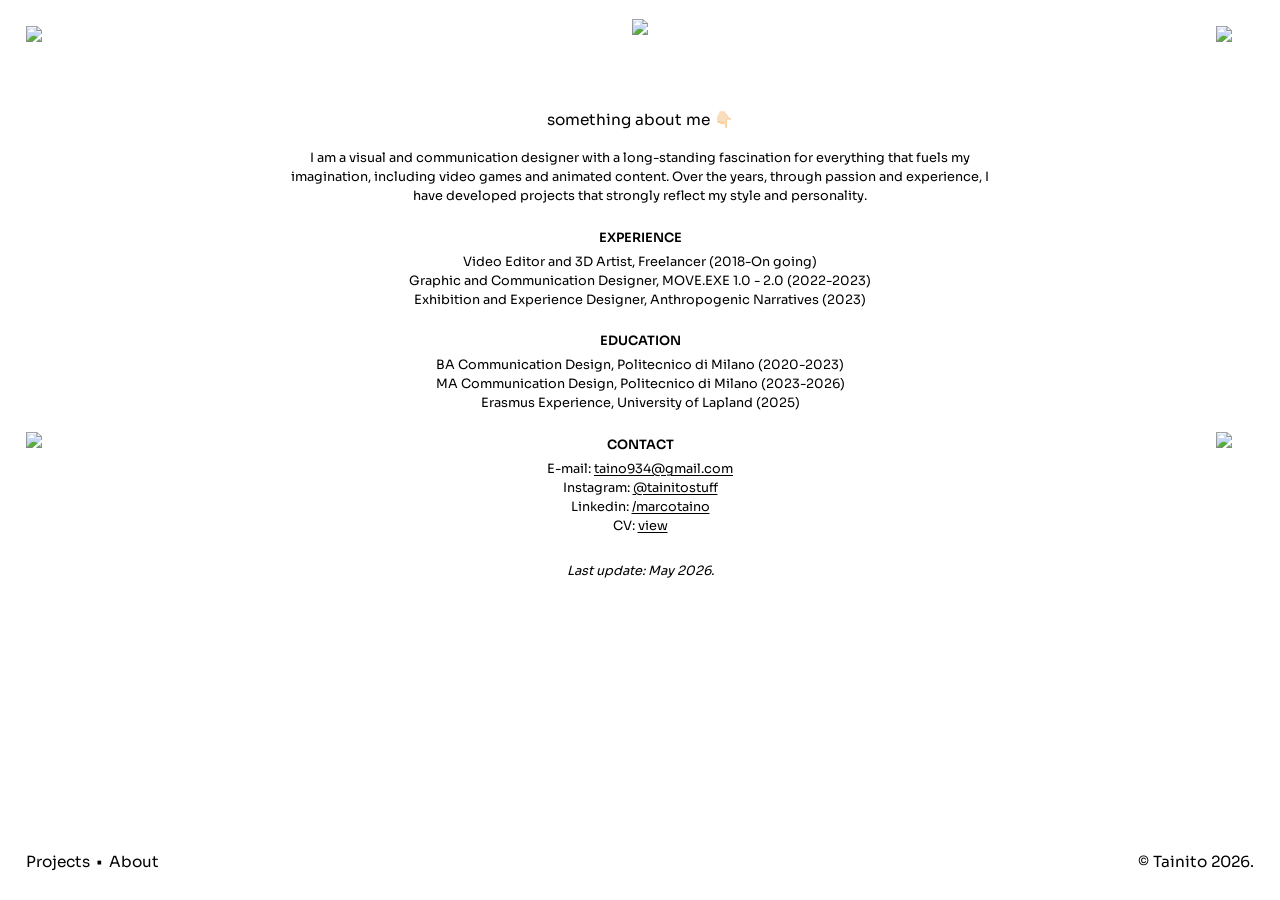
==== about.html @ fa379fb5 "Add files via upload" ====
<!DOCTYPE html>
<html>
<head>
    <meta name="viewport" content="width=device-width, initial-scale=1.0">
    <link rel="preconnect" href="https://fonts.googleapis.com">
    <link rel="preconnect" href="https://fonts.gstatic.com" crossorigin>
    <link href="https://fonts.googleapis.com/css2?family=Sora:wght@100..800&display=swap" rel="stylesheet">
</head>
<body>
    <div>
        <img src="thumbs/cross.png" class="cross-element" id="cross-1">
        <img src="thumbs/cross.png" class="cross-element" id="cross-2">
        <img src="thumbs/cross.png" class="cross-element" id="cross-3">
        <img src="thumbs/cross.png" class="cross-element" id="cross-4">
    </div>
    <div id="header">
         <img class="logo" src="thumbs/tainito_logo.png">
    </div>
    <div class="col12" id="content">
        <div class="paragraph">
            <div id="sp-container"><a class="scheda-title">something about me 👇🏻</a></div>
        </div>
        <div class="col12" id="gallery">
            <div class="paragraph6">
                <a>I am a visual and communication designer with a long-standing fascination for everything that fuels my imagination, including video games and animated content. Over the years, through passion and experience, I have developed projects that strongly reflect my style and personality.</a>
            </div>
            <div class="paragraph6">
                <p class="desc-title">EXPERIENCE</p>
                <a id="par6-1-desktop">Video Editor and 3D Artist, Freelancer (2018-On going)<br>Graphic and Communication Designer, MOVE.EXE 1.0 - 2.0 (2022-2023)<br>Exhibition and Experience Designer, Anthropogenic Narratives (2023)</a>
            </div>
            <div class="paragraph6">
                <p class="desc-title">EDUCATION</p>
                <a>BA Communication Design, Politecnico di Milano (2020-2023)<br>MA Communication Design, Politecnico di Milano (2023-2026)<br>Erasmus Experience, University of Lapland (2025)</a>
            </div>
            <div class="paragraph6">
                <p class="desc-title">CONTACT</p>
                <a>E-mail: </a><a href="mailto:taino934@gmail.com" class="link">taino934@gmail.com</a><a><br>Instagram: </a><a href="https://www.instagram.com/tainitostuff/" target="_blank" class="link">@tainitostuff</a><a><br>Linkedin: </a><a href="https://www.linkedin.com/in/marcotaino/" target="_blank" class="link">/marcotaino</a><a><br>CV: </a><a href="https://tainito.altervista.org/wp-content/uploads/2026/01/MarcoTaino_Resume.pdf" target="_blank" class="link">view</a>
            </div>
            <div class="paragraph6">
                <a><i>Last update: May 2026.</i></a>
            </div>
        </div>
        <div class="col12" id="gallery-mobile">
            <div class="paragraph6">
                <a>I am a visual and communication designer with a long-standing fascination for everything that fuels my imagination, including video games and animated content. Over the years, through passion and experience, I have developed projects that strongly reflect my style and personality.</a>
            </div>
            <div class="paragraph6">
                <p class="desc-title">EXPERIENCE</p>
                <a id="par6-1-desktop">Video Editor and 3D Artist,<br>Freelancer (2018-On going)</a>
                <a id="par6-1-desktop">Graphic and Communication Designer,<br>MOVE.EXE 1.0 - 2.0 (2022-2023)</a>
                <a id="par6-1-desktop">Exhibition and Experience Designer,<br>Anthropogenic Narratives (2023)</a>
            </div>
            <div class="paragraph6">
                <p class="desc-title">EDUCATION</p>
                <a>BA Communication Design,<br>Politecnico di Milano (2020-2023)</a>
                <a>MA Communication Design,<br>Politecnico di Milano (2023-2026)</a>
                <a>Erasmus Experience,<br>University of Lapland (2025)</a>
            </div>
            <div class="paragraph6">
                <p class="desc-title">CONTACT</p>
                <div><a>E-mail: </a><a href="mailto:taino934@gmail.com" class="link">taino934@gmail.com</a></div>
                <div><a>Instagram: </a><a href="https://www.instagram.com/tainitostuff/" target="_blank" class="link">@tainitostuff</a></div>
                <div><a>Linkedin: </a><a href="https://www.linkedin.com/in/marcotaino/" target="_blank" class="link">/marcotaino</a></div>
                <div><a>CV: </a><a href="https://tainito.altervista.org/wp-content/uploads/2026/01/MarcoTaino_Resume.pdf" target="_blank" class="link">view</a></div>
            </div>
            <div class="paragraph6">
                <a><i>Last update: May 2026.</i></a>
            </div>
        </div>
    </div>
    <div id="footer">
        <div class="column-navbar">
            <div class="nav-content">
                <a href="home.html" id="btn-info" class="tab-link active" onclick="toggleContent('info')">Projects</a>
                <span id="sep-1" class="separator active"> • </span>
                <a href="about.html" id="btn-class" class="tab-link nav-inactive" onclick="toggleContent('class')">About</a>
            </div>
        </div>
        <div class="column-navbar">
            <div class="nav-content">
                <a>© Tainito 2026.</a>
            </div>
        </div>
    </div>
</body>

<style>
    body{
        overflow-x: hidden;
        margin: 0;
    }

    html{
        scroll-behavior: smooth;
    }

    .cross-element{
        position: fixed;
        z-index: 9999;
        pointer-events: none;
        width: 3vw;
    }

    #cross-1{
        top: 2vw;
        left: 2vw;
    }

    #cross-2{
        top: 2vw;
        right: 2vw;
    }

    #cross-3{
        top: 48vh;
        left: 2vw;
    }

    #cross-4{
        top: 48vh;
        right: 2vw;
    }

    #header{
        width: 100%;
        display: flex;
        justify-content: center;
        align-items: center;
        height: 8vw;

        position: fixed;
        top: 0;
        left: 0;

        z-index: 1000;

        pointer-events: none;
    }

    #sp-container{
        text-align: center;
        font-size: 1.2vw;
        padding-top: 0.6vw;
        padding-bottom: 0.4vw;
    }

    #sb-container{
        text-align: center;
        font-size: 1.2vw;
        padding-top: 0.6vw;
        padding-bottom: 2.3vw;
    }

    .logo{
        height: 5vw;
        pointer-events: auto;
    }

    #footer{
        width: 96vw;
        display: flex;
        justify-content: space-between;
        align-items: center;
        height: 6vw;
        position: fixed;
        bottom: 0;
        left: 0;
        z-index: 1000;
        padding-left: 2vw;
        padding-right: 2vw;

        pointer-events: none;
    }

    #footer .nav-content,
    #footer .nav-content a{
        pointer-events: auto;
    }

    .nav-content {
        display: flex;
        justify-content: space-between;
        align-items: center;
        font-family: 'Sora', sans-serif;
        font-weight: 400;
        font-size: 1.2vw;
    }

    .nav-content a {
        text-decoration: none;
        color: black;
    }

    .tab-link {
        opacity: 1;
        transition: opacity 0.3s ease;
        cursor: pointer;
        text-decoration: none;
        color: black;
        display: inline-block;
    }

    .tab-link.active {
        opacity: 1 !important;
        font-style: underline;
    }

    .tab-link:hover {
        transition: 0.1s ease;
        color: white;
        background: black;
        opacity: 1;
        cursor: pointer;
    }

    .tab-link,
    .separator {
        opacity: 1;
        transition: opacity 0.3s ease;
        text-decoration: none;
        color: black;
        display: inline-block;
    }

    .separator.active {
        opacity: 1 !important;
    }

    .nav-content span {
        margin: 0 0.5vw;
    }

    .galimg {
        object-fit: cover;
        transition: filter 0.5s ease, opacity 0.5s ease;
        width: 100%;
    }
    
    .project-infos{
        display: none;
    }

    #content {
        display: flex;
        grid-gap: 1vw;
        width: 100%;
        padding-top: 8vw; /* aggiungi questo */
        flex-direction: column;
        align-items: center;

        font-family: 'Sora', sans-serif;
        font-weight: 400;
        font-size: 1.2vw;
    }

    .paragraph6{
        width: 55%;
        margin-bottom:1vw;
        text-align: center;
    }
    
    .paragraph6 a{
        font-size: 1vw;
        font-weight: 400;
    }

    .desc-title{
        font-weight: 600;
        margin-top: 0;
        margin-bottom: 0.4vw;
        text-transform: uppercase;
        font-size: 1vw;
    }

    /* Griglia delle immagini */
    #gallery {
        display: flex;
        grid-gap: 1vw;
        width: 100%;
        flex-direction: column;
        align-items: center;
    }

    #gallery-mobile {
        display: none;
        grid-gap: 1vw;
        width: 100%;
        flex-direction: column;
        align-items: center;
    }

    .image-container {
        position: relative;
        overflow: hidden;
        display: flex;
        cursor: pointer;
        width: 55%;
    }

    .overlay {
        position: absolute;
        top: 0;
        left: 0;
        width: 100%;
        height: 100%;
        display: flex;
        justify-content: center;
        align-items: center;
        background-color: rgba(0, 0, 0, 0.4); /* Sfondo nero semitrasparente */
        opacity: 0; /* Inizialmente invisibile */
        transition: opacity 0.3s ease;
    }

    .overlay a {
        color: white;
        font-size: 1.2vw;
        font-weight: bold;
        text-align: center;
        transform: scale(0.8); /* Inizia leggermente ridotto */
        opacity: 1;
        transition: transform 0.4s ease, opacity 0.4s ease;
    }

    /* Effetti hover */
    .image-container:hover .galimg {
        filter: grayscale(100%);
        opacity: 0.6;
    }

    .image-container:hover .overlay {
        opacity: 1; /* Testo e sfondo appaiono in hover */
    }
    
    .image-container:hover .overlay span {
        transform: scale(1); /* Crescita del testo quando hoverato */
        opacity: 1; /* Fa apparire gradualmente il testo */
    }

    .link{
        color: black;
        text-underline-offset: 0.15em;
    }

    .link:hover{
        transition: 0.1s ease;
        color: white;
        background: black;
    }
    
    @media (max-width: 1024px){
        .image-container{
            flex-direction: column;
        }
        
        .overlay{
            display: none;
        }
        
        .project-infos{
            display: flex;
            margin-bottom:1vw;
            margin-top:0.7vw;
        }
        
        .project-infos a{
            font-size: 1.8vw;
            font-weight: 600;
        }
        
        .project-name{
            text-align: start;
            width:70%;
        }
        
        .project-date{
            text-align: end;
            width:30%;
        }
        
        #gallery {
            display: flex;
            grid-template-columns: repeat(2, 1fr);
            grid-gap: 1.5vw;
            width: 100%;
            padding: 1.5vw;
            margin:0;
        }
        
        .contenuto{
            width: 83.3%;
        }
        
        .paragraph6 a{
            font-size: 1.2vw;
        }
        
        .image-container:hover .galimg {
            filter: grayscale(0%);
            opacity: 1;
        }
    }
    
    @media (max-width: 600px){
        .cross-element{
            display: none;
        }

        #header{
            height: 32vw;
        }

        .logo{
            height: 20vw;
        }

        #content{
            padding-top: 32vw;
            grid-gap: 3.6vw
        }

        #gallery {
            display: none;
        }

        #gallery-mobile {
            display: flex;
            grid-template-columns: repeat(1, 1fr);
            width: 100%;
            margin: 0vw;
            padding:0;
            gap:3.6vw;
        }
        
        .project-infos a{
            font-size: 3.6vw;
        }

        .contenuto{
            width: 100%;
            padding: 4vw;
            gap:3.6vw;
            padding-top: 2vw;
        }

        .desc-title{
            font-size: 3.6vw;
        }

        .paragraph6{
            width: 95%;
            margin-bottom:2vw;
            display: flex;
            flex-direction: column;
            row-gap: 2vw;
        }
        
        .paragraph6 a{
            font-size: 3.6vw;
        }
        
        .paragraph .title{
            font-size: 4vw;
        }
        
        .paragraph .scheda-title{
            font-size:6vw;
        }
        
        .paragraph .scheda-subtitle{
            font-size:4.2vw;
        }
        
        .credits{
            width:100%;
            margin-bottom:3.6vw;
            margin-top:3vw;
        }
        
        .credits a{
            font-size: 3.6vw;
        }
        
        .img-dual{
            grid-template-columns: repeat(1, 1fr);
        }
        
        .img-dual{
            grid-gap: 3.6vw;
        }
        
        .elementor-column-gap-default>.elementor-column>.elementor-element-populated {
            padding: 0px;
        }
        
        .project-infos{
            display: flex;
            margin-bottom:1.5vw;
            margin-top:1.5vw;
        }
    }
</style>

<script>
    // Click sulle immagini
    document.querySelectorAll('.image-container').forEach(container => {
        container.addEventListener('click', function() {
            const url = this.getAttribute('data-url');

            if (url) {
                window.location.href = url;
            }
        });
    });

    // Footer navigation
    function toggleContent(section) {

        // Reset di tutti i link
        document.querySelectorAll('.tab-link').forEach(link => {
            link.classList.remove('active');
        });

        // Reset separatori
        document.querySelectorAll('.separator').forEach(sep => {
            sep.classList.remove('active');
        });

        // Attiva Projects
        if(section === 'info'){
            document.getElementById('btn-info').classList.add('active');
            document.getElementById('sep-1').classList.add('active');

            // esempio redirect
            // window.location.href = 'projects.html';
        }

        // Attiva About
        if(section === 'class'){
            document.getElementById('btn-class').classList.add('active');
            document.getElementById('sep-1').classList.add('active');

            // esempio redirect
            // window.location.href = 'about.html';
        }
    }
</script>
</html>
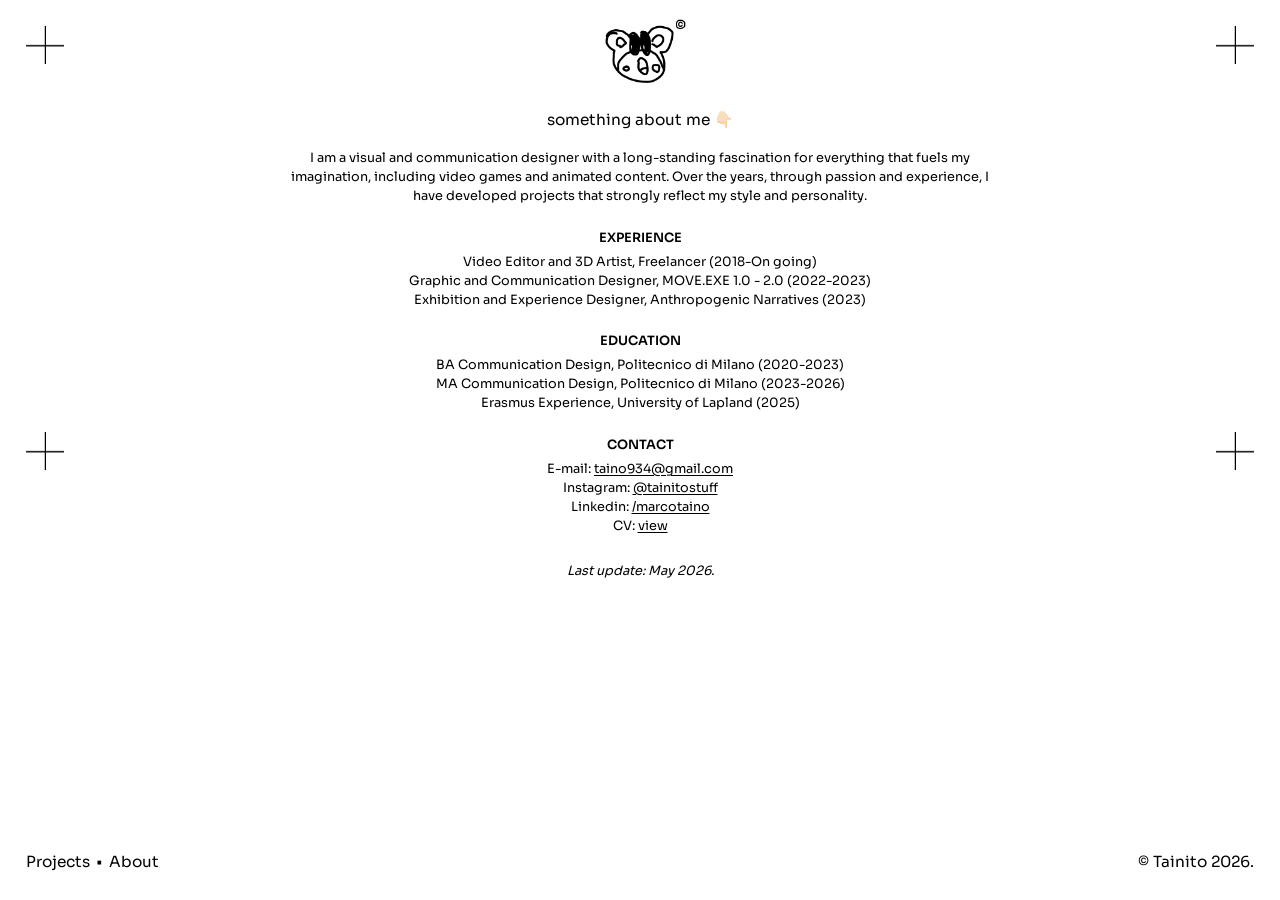
==== commit 807802eb: "Update about.html" ====
--- a/about.html
+++ b/about.html
@@ -1,20 +1,26 @@
 <!DOCTYPE html>
 <html>
 <head>
+    <meta charset="UTF-8">
     <meta name="viewport" content="width=device-width, initial-scale=1.0">
+
+    <title>Tainito - About</title>
+
+    <link rel="icon" type="image/png" href="assets/tainito_favicon.png">
+
     <link rel="preconnect" href="https://fonts.googleapis.com">
     <link rel="preconnect" href="https://fonts.gstatic.com" crossorigin>
     <link href="https://fonts.googleapis.com/css2?family=Sora:wght@100..800&display=swap" rel="stylesheet">
 </head>
 <body>
     <div>
-        <img src="thumbs/cross.png" class="cross-element" id="cross-1">
-        <img src="thumbs/cross.png" class="cross-element" id="cross-2">
-        <img src="thumbs/cross.png" class="cross-element" id="cross-3">
-        <img src="thumbs/cross.png" class="cross-element" id="cross-4">
+        <img src="assets/cross.png" class="cross-element" id="cross-1">
+        <img src="assets/cross.png" class="cross-element" id="cross-2">
+        <img src="assets/cross.png" class="cross-element" id="cross-3">
+        <img src="assets/cross.png" class="cross-element" id="cross-4">
     </div>
     <div id="header">
-         <img class="logo" src="thumbs/tainito_logo.png">
+         <img class="logo" src="assets/tainito_logo.png">
     </div>
     <div class="col12" id="content">
         <div class="paragraph">
@@ -71,7 +77,7 @@
     <div id="footer">
         <div class="column-navbar">
             <div class="nav-content">
-                <a href="home.html" id="btn-info" class="tab-link active" onclick="toggleContent('info')">Projects</a>
+                <a href="index.html" id="btn-info" class="tab-link active" onclick="toggleContent('info')">Projects</a>
                 <span id="sep-1" class="separator active"> • </span>
                 <a href="about.html" id="btn-class" class="tab-link nav-inactive" onclick="toggleContent('class')">About</a>
             </div>
@@ -348,55 +354,101 @@
     }
     
     @media (max-width: 1024px){
-        .image-container{
+        .cross-element{
+            display: none;
+        }
+
+        #header{
+            height: 20vw;
+        }
+
+        .logo{
+            height: 12vw;
+        }
+
+        #content{
+            padding-top: 20vw;
+            grid-gap: 2.4vw
+        }
+
+        #gallery {
+            display: none;
+        }
+
+        #gallery-mobile {
+            display: flex;
+            grid-template-columns: repeat(1, 1fr);
+            width: 100%;
+            margin: 0vw;
+            padding:0;
+            gap:2.4vw;
+        }
+        
+        .project-infos a{
+            font-size: 2.4vw;
+        }
+
+        .contenuto{
+            width: 100%;
+            padding: 4vw;
+            gap:2.4vw;
+            padding-top: 2vw;
+        }
+
+        .desc-title{
+            font-size: 2.4vw;
+        }
+
+        .paragraph6{
+            width: 75%;
+            margin-bottom:2vw;
+            display: flex;
             flex-direction: column;
-        }
-        
-        .overlay{
-            display: none;
+            row-gap: 2vw;
+        }
+        
+        .paragraph6 a{
+            font-size: 2.4vw;
+        }
+        
+        .paragraph .title{
+            font-size: 3vw;
+        }
+        
+        .paragraph .scheda-title{
+            font-size:3vw;
+        }
+        
+        .paragraph .scheda-subtitle{
+            font-size:3vw;
+        }
+        
+        .credits{
+            width:100%;
+            margin-bottom:3.6vw;
+            margin-top:3vw;
+        }
+        
+        .credits a{
+            font-size: 3.6vw;
+        }
+        
+        .img-dual{
+            grid-template-columns: repeat(1, 1fr);
+        }
+        
+        .img-dual{
+            grid-gap: 3.6vw;
+        }
+        
+        .elementor-column-gap-default>.elementor-column>.elementor-element-populated {
+            padding: 0px;
         }
         
         .project-infos{
             display: flex;
-            margin-bottom:1vw;
-            margin-top:0.7vw;
-        }
-        
-        .project-infos a{
-            font-size: 1.8vw;
-            font-weight: 600;
-        }
-        
-        .project-name{
-            text-align: start;
-            width:70%;
-        }
-        
-        .project-date{
-            text-align: end;
-            width:30%;
-        }
-        
-        #gallery {
-            display: flex;
-            grid-template-columns: repeat(2, 1fr);
-            grid-gap: 1.5vw;
-            width: 100%;
-            padding: 1.5vw;
-            margin:0;
-        }
-        
-        .contenuto{
-            width: 83.3%;
-        }
-        
-        .paragraph6 a{
-            font-size: 1.2vw;
-        }
-        
-        .image-container:hover .galimg {
-            filter: grayscale(0%);
-            opacity: 1;
+            margin-bottom:1.5vw;
+            margin-top:1.5vw;
         }
     }
     
@@ -544,4 +596,4 @@
         }
     }
 </script>
-</html>+</html>
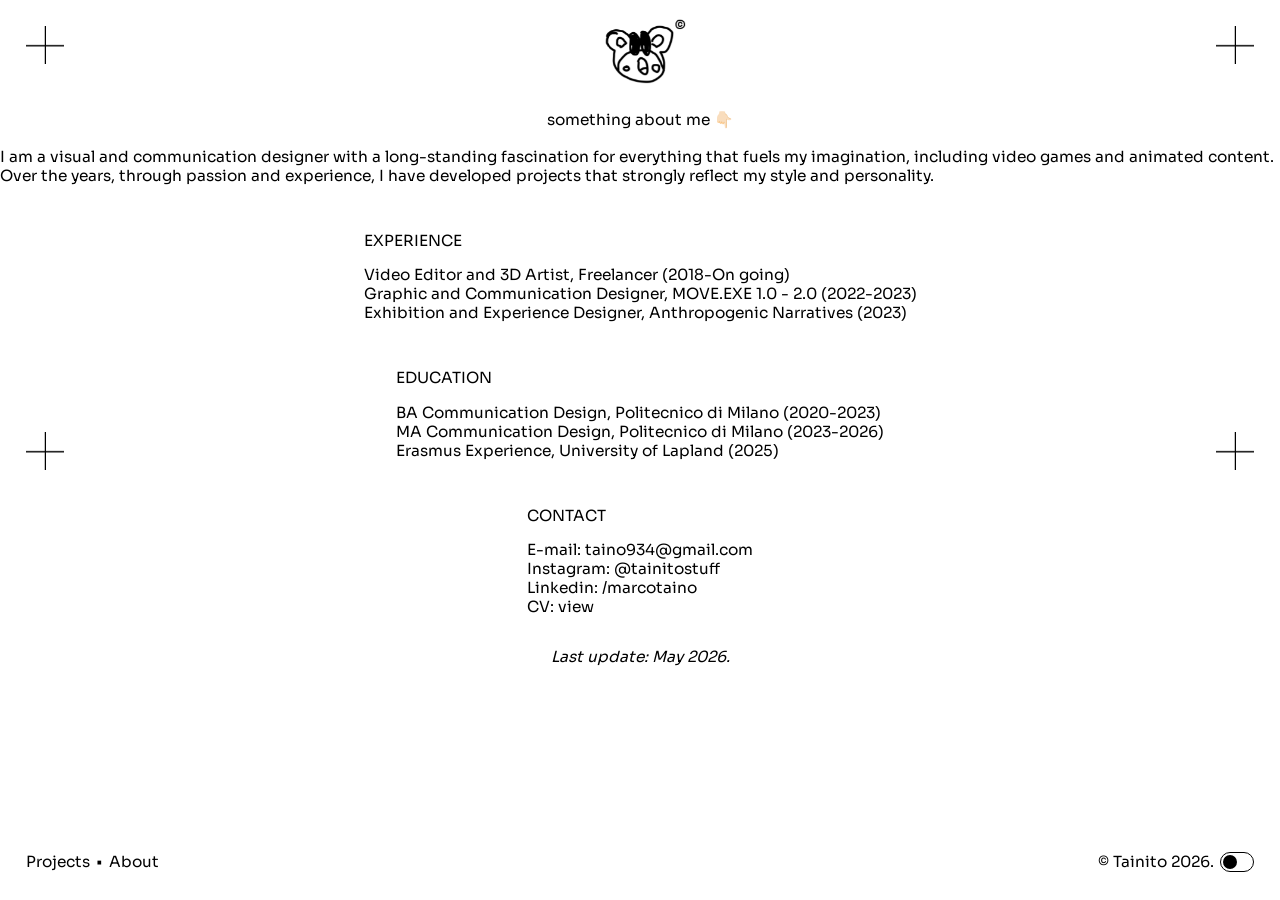
==== commit cbaa6e9c: "Update about.html" ====
--- a/about.html
+++ b/about.html
@@ -1,8 +1,17 @@
 <!DOCTYPE html>
 <html>
 <head>
+    <script>
+    const initialTheme = localStorage.getItem("theme") || (window.matchMedia("(prefers-color-scheme: dark)").matches ? "dark" : "light");
+    if (initialTheme === "dark") {
+        document.documentElement.setAttribute("data-theme", "dark");
+    }
+    </script>
+
     <meta charset="UTF-8">
     <meta name="viewport" content="width=device-width, initial-scale=1.0">
+    <meta name="theme-color" content="#ffffff">
+    <meta name="apple-mobile-web-app-status-bar-style" content="default">
 
     <title>Tainito - About</title>
 
@@ -11,6 +20,8 @@
     <link rel="preconnect" href="https://fonts.googleapis.com">
     <link rel="preconnect" href="https://fonts.gstatic.com" crossorigin>
     <link href="https://fonts.googleapis.com/css2?family=Sora:wght@100..800&display=swap" rel="stylesheet">
+    
+    <link rel="stylesheet" href="style.css">
 </head>
 <body>
     <div>
@@ -19,9 +30,21 @@
         <img src="assets/cross.png" class="cross-element" id="cross-3">
         <img src="assets/cross.png" class="cross-element" id="cross-4">
     </div>
+    
     <div id="header">
-         <img class="logo" src="assets/tainito_logo.png">
+         <img class="logo" id="loghino" src="assets/tainito_logo.png">
     </div>
+
+    <div id="mobile-menu">
+        <a href="index.html">Projects</a>
+        <a href="about.html">About</a>
+        <div class="theme-toggle" id="theme-toggle-mobile">
+            <div class="toggle-track">
+                <div class="toggle-knob"></div>
+            </div>
+        </div>
+    </div>
+
     <div class="col12" id="content">
         <div class="paragraph">
             <div id="sp-container"><a class="scheda-title">something about me 👇🏻</a></div>
@@ -47,553 +70,53 @@
             </div>
         </div>
         <div class="col12" id="gallery-mobile">
-            <div class="paragraph6">
+            <div class="paragraph6 about">
                 <a>I am a visual and communication designer with a long-standing fascination for everything that fuels my imagination, including video games and animated content. Over the years, through passion and experience, I have developed projects that strongly reflect my style and personality.</a>
             </div>
-            <div class="paragraph6">
+            <div class="paragraph6 about">
                 <p class="desc-title">EXPERIENCE</p>
                 <a id="par6-1-desktop">Video Editor and 3D Artist,<br>Freelancer (2018-On going)</a>
                 <a id="par6-1-desktop">Graphic and Communication Designer,<br>MOVE.EXE 1.0 - 2.0 (2022-2023)</a>
                 <a id="par6-1-desktop">Exhibition and Experience Designer,<br>Anthropogenic Narratives (2023)</a>
             </div>
-            <div class="paragraph6">
+            <div class="paragraph6 about">
                 <p class="desc-title">EDUCATION</p>
                 <a>BA Communication Design,<br>Politecnico di Milano (2020-2023)</a>
                 <a>MA Communication Design,<br>Politecnico di Milano (2023-2026)</a>
                 <a>Erasmus Experience,<br>University of Lapland (2025)</a>
             </div>
-            <div class="paragraph6">
+            <div class="paragraph6 about">
                 <p class="desc-title">CONTACT</p>
                 <div><a>E-mail: </a><a href="mailto:taino934@gmail.com" class="link">taino934@gmail.com</a></div>
                 <div><a>Instagram: </a><a href="https://www.instagram.com/tainitostuff/" target="_blank" class="link">@tainitostuff</a></div>
                 <div><a>Linkedin: </a><a href="https://www.linkedin.com/in/marcotaino/" target="_blank" class="link">/marcotaino</a></div>
                 <div><a>CV: </a><a href="https://tainito.altervista.org/wp-content/uploads/2026/01/MarcoTaino_Resume.pdf" target="_blank" class="link">view</a></div>
             </div>
-            <div class="paragraph6">
+            <div class="paragraph6 about" id="lastupdate">
                 <a><i>Last update: May 2026.</i></a>
             </div>
         </div>
     </div>
+    
     <div id="footer">
         <div class="column-navbar">
             <div class="nav-content">
-                <a href="index.html" id="btn-info" class="tab-link active" onclick="toggleContent('info')">Projects</a>
+                <a href="index.html" id="btn-info" class="tab-link nav-inactive">Projects</a>
                 <span id="sep-1" class="separator active"> • </span>
-                <a href="about.html" id="btn-class" class="tab-link nav-inactive" onclick="toggleContent('class')">About</a>
+                <a href="about.html" id="btn-class" class="tab-link active">About</a>
             </div>
         </div>
         <div class="column-navbar">
             <div class="nav-content">
                 <a>© Tainito 2026.</a>
+                <div class="theme-toggle" id="theme-toggle">
+                    <div class="toggle-track">
+                        <div class="toggle-knob"></div>
+                    </div>
+                </div>
             </div>
         </div>
     </div>
 </body>
-
-<style>
-    body{
-        overflow-x: hidden;
-        margin: 0;
-    }
-
-    html{
-        scroll-behavior: smooth;
-    }
-
-    .cross-element{
-        position: fixed;
-        z-index: 9999;
-        pointer-events: none;
-        width: 3vw;
-    }
-
-    #cross-1{
-        top: 2vw;
-        left: 2vw;
-    }
-
-    #cross-2{
-        top: 2vw;
-        right: 2vw;
-    }
-
-    #cross-3{
-        top: 48vh;
-        left: 2vw;
-    }
-
-    #cross-4{
-        top: 48vh;
-        right: 2vw;
-    }
-
-    #header{
-        width: 100%;
-        display: flex;
-        justify-content: center;
-        align-items: center;
-        height: 8vw;
-
-        position: fixed;
-        top: 0;
-        left: 0;
-
-        z-index: 1000;
-
-        pointer-events: none;
-    }
-
-    #sp-container{
-        text-align: center;
-        font-size: 1.2vw;
-        padding-top: 0.6vw;
-        padding-bottom: 0.4vw;
-    }
-
-    #sb-container{
-        text-align: center;
-        font-size: 1.2vw;
-        padding-top: 0.6vw;
-        padding-bottom: 2.3vw;
-    }
-
-    .logo{
-        height: 5vw;
-        pointer-events: auto;
-    }
-
-    #footer{
-        width: 96vw;
-        display: flex;
-        justify-content: space-between;
-        align-items: center;
-        height: 6vw;
-        position: fixed;
-        bottom: 0;
-        left: 0;
-        z-index: 1000;
-        padding-left: 2vw;
-        padding-right: 2vw;
-
-        pointer-events: none;
-    }
-
-    #footer .nav-content,
-    #footer .nav-content a{
-        pointer-events: auto;
-    }
-
-    .nav-content {
-        display: flex;
-        justify-content: space-between;
-        align-items: center;
-        font-family: 'Sora', sans-serif;
-        font-weight: 400;
-        font-size: 1.2vw;
-    }
-
-    .nav-content a {
-        text-decoration: none;
-        color: black;
-    }
-
-    .tab-link {
-        opacity: 1;
-        transition: opacity 0.3s ease;
-        cursor: pointer;
-        text-decoration: none;
-        color: black;
-        display: inline-block;
-    }
-
-    .tab-link.active {
-        opacity: 1 !important;
-        font-style: underline;
-    }
-
-    .tab-link:hover {
-        transition: 0.1s ease;
-        color: white;
-        background: black;
-        opacity: 1;
-        cursor: pointer;
-    }
-
-    .tab-link,
-    .separator {
-        opacity: 1;
-        transition: opacity 0.3s ease;
-        text-decoration: none;
-        color: black;
-        display: inline-block;
-    }
-
-    .separator.active {
-        opacity: 1 !important;
-    }
-
-    .nav-content span {
-        margin: 0 0.5vw;
-    }
-
-    .galimg {
-        object-fit: cover;
-        transition: filter 0.5s ease, opacity 0.5s ease;
-        width: 100%;
-    }
-    
-    .project-infos{
-        display: none;
-    }
-
-    #content {
-        display: flex;
-        grid-gap: 1vw;
-        width: 100%;
-        padding-top: 8vw; /* aggiungi questo */
-        flex-direction: column;
-        align-items: center;
-
-        font-family: 'Sora', sans-serif;
-        font-weight: 400;
-        font-size: 1.2vw;
-    }
-
-    .paragraph6{
-        width: 55%;
-        margin-bottom:1vw;
-        text-align: center;
-    }
-    
-    .paragraph6 a{
-        font-size: 1vw;
-        font-weight: 400;
-    }
-
-    .desc-title{
-        font-weight: 600;
-        margin-top: 0;
-        margin-bottom: 0.4vw;
-        text-transform: uppercase;
-        font-size: 1vw;
-    }
-
-    /* Griglia delle immagini */
-    #gallery {
-        display: flex;
-        grid-gap: 1vw;
-        width: 100%;
-        flex-direction: column;
-        align-items: center;
-    }
-
-    #gallery-mobile {
-        display: none;
-        grid-gap: 1vw;
-        width: 100%;
-        flex-direction: column;
-        align-items: center;
-    }
-
-    .image-container {
-        position: relative;
-        overflow: hidden;
-        display: flex;
-        cursor: pointer;
-        width: 55%;
-    }
-
-    .overlay {
-        position: absolute;
-        top: 0;
-        left: 0;
-        width: 100%;
-        height: 100%;
-        display: flex;
-        justify-content: center;
-        align-items: center;
-        background-color: rgba(0, 0, 0, 0.4); /* Sfondo nero semitrasparente */
-        opacity: 0; /* Inizialmente invisibile */
-        transition: opacity 0.3s ease;
-    }
-
-    .overlay a {
-        color: white;
-        font-size: 1.2vw;
-        font-weight: bold;
-        text-align: center;
-        transform: scale(0.8); /* Inizia leggermente ridotto */
-        opacity: 1;
-        transition: transform 0.4s ease, opacity 0.4s ease;
-    }
-
-    /* Effetti hover */
-    .image-container:hover .galimg {
-        filter: grayscale(100%);
-        opacity: 0.6;
-    }
-
-    .image-container:hover .overlay {
-        opacity: 1; /* Testo e sfondo appaiono in hover */
-    }
-    
-    .image-container:hover .overlay span {
-        transform: scale(1); /* Crescita del testo quando hoverato */
-        opacity: 1; /* Fa apparire gradualmente il testo */
-    }
-
-    .link{
-        color: black;
-        text-underline-offset: 0.15em;
-    }
-
-    .link:hover{
-        transition: 0.1s ease;
-        color: white;
-        background: black;
-    }
-    
-    @media (max-width: 1024px){
-        .cross-element{
-            display: none;
-        }
-
-        #header{
-            height: 20vw;
-        }
-
-        .logo{
-            height: 12vw;
-        }
-
-        #content{
-            padding-top: 20vw;
-            grid-gap: 2.4vw
-        }
-
-        #gallery {
-            display: none;
-        }
-
-        #gallery-mobile {
-            display: flex;
-            grid-template-columns: repeat(1, 1fr);
-            width: 100%;
-            margin: 0vw;
-            padding:0;
-            gap:2.4vw;
-        }
-        
-        .project-infos a{
-            font-size: 2.4vw;
-        }
-
-        .contenuto{
-            width: 100%;
-            padding: 4vw;
-            gap:2.4vw;
-            padding-top: 2vw;
-        }
-
-        .desc-title{
-            font-size: 2.4vw;
-        }
-
-        .paragraph6{
-            width: 75%;
-            margin-bottom:2vw;
-            display: flex;
-            flex-direction: column;
-            row-gap: 2vw;
-        }
-        
-        .paragraph6 a{
-            font-size: 2.4vw;
-        }
-        
-        .paragraph .title{
-            font-size: 3vw;
-        }
-        
-        .paragraph .scheda-title{
-            font-size:3vw;
-        }
-        
-        .paragraph .scheda-subtitle{
-            font-size:3vw;
-        }
-        
-        .credits{
-            width:100%;
-            margin-bottom:3.6vw;
-            margin-top:3vw;
-        }
-        
-        .credits a{
-            font-size: 3.6vw;
-        }
-        
-        .img-dual{
-            grid-template-columns: repeat(1, 1fr);
-        }
-        
-        .img-dual{
-            grid-gap: 3.6vw;
-        }
-        
-        .elementor-column-gap-default>.elementor-column>.elementor-element-populated {
-            padding: 0px;
-        }
-        
-        .project-infos{
-            display: flex;
-            margin-bottom:1.5vw;
-            margin-top:1.5vw;
-        }
-    }
-    
-    @media (max-width: 600px){
-        .cross-element{
-            display: none;
-        }
-
-        #header{
-            height: 32vw;
-        }
-
-        .logo{
-            height: 20vw;
-        }
-
-        #content{
-            padding-top: 32vw;
-            grid-gap: 3.6vw
-        }
-
-        #gallery {
-            display: none;
-        }
-
-        #gallery-mobile {
-            display: flex;
-            grid-template-columns: repeat(1, 1fr);
-            width: 100%;
-            margin: 0vw;
-            padding:0;
-            gap:3.6vw;
-        }
-        
-        .project-infos a{
-            font-size: 3.6vw;
-        }
-
-        .contenuto{
-            width: 100%;
-            padding: 4vw;
-            gap:3.6vw;
-            padding-top: 2vw;
-        }
-
-        .desc-title{
-            font-size: 3.6vw;
-        }
-
-        .paragraph6{
-            width: 95%;
-            margin-bottom:2vw;
-            display: flex;
-            flex-direction: column;
-            row-gap: 2vw;
-        }
-        
-        .paragraph6 a{
-            font-size: 3.6vw;
-        }
-        
-        .paragraph .title{
-            font-size: 4vw;
-        }
-        
-        .paragraph .scheda-title{
-            font-size:6vw;
-        }
-        
-        .paragraph .scheda-subtitle{
-            font-size:4.2vw;
-        }
-        
-        .credits{
-            width:100%;
-            margin-bottom:3.6vw;
-            margin-top:3vw;
-        }
-        
-        .credits a{
-            font-size: 3.6vw;
-        }
-        
-        .img-dual{
-            grid-template-columns: repeat(1, 1fr);
-        }
-        
-        .img-dual{
-            grid-gap: 3.6vw;
-        }
-        
-        .elementor-column-gap-default>.elementor-column>.elementor-element-populated {
-            padding: 0px;
-        }
-        
-        .project-infos{
-            display: flex;
-            margin-bottom:1.5vw;
-            margin-top:1.5vw;
-        }
-    }
-</style>
-
-<script>
-    // Click sulle immagini
-    document.querySelectorAll('.image-container').forEach(container => {
-        container.addEventListener('click', function() {
-            const url = this.getAttribute('data-url');
-
-            if (url) {
-                window.location.href = url;
-            }
-        });
-    });
-
-    // Footer navigation
-    function toggleContent(section) {
-
-        // Reset di tutti i link
-        document.querySelectorAll('.tab-link').forEach(link => {
-            link.classList.remove('active');
-        });
-
-        // Reset separatori
-        document.querySelectorAll('.separator').forEach(sep => {
-            sep.classList.remove('active');
-        });
-
-        // Attiva Projects
-        if(section === 'info'){
-            document.getElementById('btn-info').classList.add('active');
-            document.getElementById('sep-1').classList.add('active');
-
-            // esempio redirect
-            // window.location.href = 'projects.html';
-        }
-
-        // Attiva About
-        if(section === 'class'){
-            document.getElementById('btn-class').classList.add('active');
-            document.getElementById('sep-1').classList.add('active');
-
-            // esempio redirect
-            // window.location.href = 'about.html';
-        }
-    }
-</script>
+<script src="script.js"></script>
 </html>
--- a/style.css
+++ b/style.css
@@ -0,0 +1,397 @@
+/* ==========================================================================
+   1. VARIABILI E IMPOSTAZIONI GLOBALI (Il segreto della leggerezza)
+   ========================================================================== */
+:root {
+    --bg-color: #ffffff;
+    --text-color: #000000;
+    --toggle-border: #000000;
+    --toggle-knob: #000000;
+    --menu-mobile-bg: rgba(255, 255, 255, 0.95);
+    --knob-transform: translateX(0);
+    --cross-filter: none;
+}
+
+/* Quando JS assegna data-theme="dark", i colori cambiano istantaneamente */
+[data-theme="dark"] {
+    --bg-color: #000000;
+    --text-color: #ffffff;
+    --toggle-border: #ffffff;
+    --toggle-knob: #ffffff;
+    --menu-mobile-bg: rgba(0, 0, 0, 0.95);
+    --knob-transform: translateX(1.05vw);
+    --cross-filter: invert(1);
+}
+
+@media (max-width: 600px) {
+    [data-theme="dark"] {
+        --knob-transform: translateX(4.05vw);
+    }
+}
+
+html {
+    scroll-behavior: smooth;
+}
+
+body {
+    overflow-x: hidden;
+    margin: 0;
+    background-color: var(--bg-color);
+    color: var(--text-color);
+}
+
+body.no-scroll {
+    overflow: hidden;
+}
+
+a {
+    color: var(--text-color);
+    text-decoration: none;
+}
+
+/* ==========================================================================
+   2. ELEMENTI ANIMATI & EASTER EGGS
+   ========================================================================== */
+.cross-element {
+    position: fixed;
+    z-index: 1000;
+    pointer-events: auto;
+    cursor: pointer;
+    width: 3vw;
+    filter: var(--cross-filter);
+    transition: transform 0.2s ease;
+    will-change: transform;
+}
+
+.cross-element:hover {
+    animation: spinFast 0.4s ease-out, spinSlow 3s linear infinite 0.4s;
+    transform: scale(1.2);
+}
+
+@keyframes spinFast {
+    from { transform: rotate(0deg); }
+    to { transform: rotate(360deg); }
+}
+
+@keyframes spinSlow {
+    from { transform: rotate(360deg); }
+    to { transform: rotate(720deg); }
+}
+
+#cross-1 { top: 2vw; left: 2vw; }
+#cross-2 { top: 2vw; right: 2vw; }
+#cross-3 { top: 48vh; left: 2vw; }
+#cross-4 { top: 48vh; right: 2vw; }
+
+.broccoli {
+    position: fixed;
+    z-index: 999;
+    pointer-events: none;
+    font-size: 3vw;
+    user-select: none;
+    will-change: transform;
+}
+
+/* ==========================================================================
+   3. STRUTTURA E LAYOUT DESKTOP
+   ========================================================================== */
+#header {
+    width: 100%;
+    display: flex;
+    justify-content: center;
+    align-items: center;
+    height: 8vw;
+    position: fixed;
+    top: 0;
+    left: 0;
+    z-index: 1000;
+    pointer-events: none;
+}
+
+.logo {
+    height: 5vw;
+    pointer-events: auto;
+    background-color: transparent;
+    cursor: pointer;
+}
+
+#content {
+    display: flex;
+    grid-gap: 1vw;
+    width: 100%;
+    padding-top: 8vw;
+    flex-direction: column;
+    align-items: center;
+    font-family: 'Sora', sans-serif;
+    font-weight: 400;
+    font-size: 1.2vw;
+}
+
+#sp-container, #sb-container {
+    text-align: center;
+    font-size: 1.2vw;
+    padding-top: 0.6vw;
+}
+
+#sp-container { padding-bottom: 0.4vw; }
+#sb-container { padding-bottom: 2.3vw; }
+
+#sb-container a:hover, .tab-link:hover {
+    color: var(--bg-color);
+    background: var(--text-color);
+}
+
+#gallery {
+    display: flex;
+    grid-gap: 2.4vw;
+    width: 100%;
+    flex-direction: column;
+    align-items: center;
+}
+
+.project-row {
+    width: 100%;
+    display: flex;
+    justify-content: center;
+    align-items: center;
+    gap: 2vw;
+}
+
+.side-text {
+    width: 10vw;
+    font-family: 'Sora', sans-serif;
+    font-size: 1vw;
+}
+
+.left-text {
+    text-align: right;
+    display: flex;
+    align-self: flex-start;
+    justify-content: flex-end;
+}
+
+.right-text {
+    text-align: left;
+    display: flex;
+    align-self: flex-end;
+    justify-content: flex-start;
+}
+
+.image-container {
+    position: relative;
+    overflow: hidden;
+    display: flex;
+    cursor: pointer;
+    width: 55%;
+}
+
+.galimg {
+    object-fit: cover;
+    transition: filter 0.1s ease, opacity 0.1s ease;
+    width: 100%;
+}
+
+.image-container:hover .galimg {
+    filter: invert();
+    opacity: 1;
+}
+
+.overlay {
+    position: absolute;
+    top: 0;
+    left: 0;
+    width: 100%;
+    height: 100%;
+    display: flex;
+    justify-content: center;
+    align-items: center;
+    background-color: rgba(0, 0, 0, 0.4);
+    opacity: 0;
+    transition: opacity 0.3s ease;
+}
+
+.overlay a {
+    color: white;
+    font-size: 1.2vw;
+    font-weight: bold;
+    text-align: center;
+    transform: scale(0.8);
+    transition: transform 0.4s ease, opacity 0.4s ease;
+}
+
+#gallery-mobile, .project-infos {
+    display: none;
+}
+
+#footer {
+    width: 96vw;
+    display: flex;
+    justify-content: space-between;
+    align-items: center;
+    height: 6vw;
+    position: fixed;
+    bottom: 0;
+    left: 0;
+    z-index: 1000;
+    padding-left: 2vw;
+    padding-right: 2vw;
+    pointer-events: none;
+}
+
+#footer .nav-content, #footer .nav-content a {
+    pointer-events: auto;
+}
+
+.nav-content {
+    display: flex;
+    justify-content: space-between;
+    align-items: center;
+    font-family: 'Sora', sans-serif;
+    font-weight: 400;
+    font-size: 1.2vw;
+}
+
+.tab-link, .separator {
+    opacity: 1;
+    transition: opacity 0.3s ease;
+    display: inline-block;
+}
+
+.separator.active {
+    opacity: 1 !important;
+}
+
+.nav-content span {
+    margin: 0 0.5vw;
+}
+
+.theme-toggle {
+    display: flex;
+    align-items: center;
+    gap: 0.5vw;
+    cursor: pointer;
+    user-select: none;
+}
+
+.toggle-track {
+    width: 2.5vw;
+    height: 1.4vw;
+    border: 1.5px solid var(--toggle-border);
+    border-radius: 100px;
+    position: relative;
+    transition: border-color 0.3s;
+    display: flex;
+    align-items: center;
+    margin-left: 0.5vw;
+}
+
+.toggle-knob {
+    position: absolute;
+    left: 0.15vw;
+    width: 1.1vw;
+    height: 1.1vw;
+    background: var(--toggle-knob);
+    border-radius: 50%;
+    transform: var(--knob-transform);
+    transition: transform 0.3s, background-color 0.3s;
+}
+
+/* ==========================================================================
+   4. MENU MOBILE OVERLAY
+   ========================================================================== */
+#mobile-menu {
+    position: fixed;
+    top: 0;
+    left: 0;
+    width: 100%;
+    height: 100dvh;
+    background: var(--menu-mobile-bg);
+    display: flex;
+    flex-direction: column;
+    justify-content: center;
+    align-items: center;
+    gap: 8vw;
+    z-index: 999;
+    opacity: 0;
+    visibility: hidden;
+    transition: opacity 0.3s ease, visibility 0.3s ease;
+}
+
+#mobile-menu a {
+    font-family: 'Sora', sans-serif;
+    font-size: 6vw;
+    color: var(--text-color);
+}
+
+#mobile-menu.open {
+    opacity: 1;
+    visibility: visible;
+}
+
+/* ==========================================================================
+   5. RESPONSIVE MEDIA QUERIES
+   ========================================================================== */
+@media (max-width: 1024px) {
+    .cross-element { display: none; }
+    #header { height: 20vw; }
+    .logo { height: 12vw; }
+    #sb-container { padding-bottom: 10vw; }
+    #content { padding-top: 24vw; grid-gap: 2.4vw; }
+    
+    #gallery { display: none; }
+    #gallery-mobile {
+        display: flex;
+        grid-template-columns: repeat(1, 1fr);
+        width: 100%;
+        padding: 0;
+        gap: 2.4vw;
+        flex-direction: column;
+        align-items: center;
+    }
+
+    .project-row { flex-direction: column; gap: 1.2vw; }
+    .image-container, .project-infos { width: 75%; }
+    
+    .project-infos {
+        display: flex;
+        justify-content: space-between;
+        align-items: center;
+        margin: 1.5vw 0;
+    }
+    .project-name { text-align: left; }
+    .project-date { text-align: right; }
+    .project-infos a { font-size: 2.4vw; }
+    
+    .paragraph .title { font-size: 4vw; }
+    .paragraph .scheda-title { font-size: 3vw; }
+    .paragraph .scheda-subtitle { font-size: 4.2vw; }
+    
+    #footer { display: none; }
+}
+
+@media (max-width: 600px) {
+    #header { height: 32vw; }
+    .logo { height: 20vw; }
+    #sb-container { padding-bottom: 20vw; }
+    #content { padding-top: 32vw; grid-gap: 3.6vw; }
+    
+    #gallery-mobile { gap: 3.6vw; }
+    .project-row { flex-direction: column; }
+    .image-container, .project-infos { width: 95%; }
+    
+    .project-infos a { font-size: 3.6vw; }
+    .paragraph .scheda-title { font-size: 6vw; }
+    
+    .nav-content span { margin: 0 2vw; }
+    .broccoli { font-size: 8vw; }
+
+    .toggle-track {
+        width: 10vw;
+        height: 5.6vw;
+        border-width: 2px;
+    }
+    .toggle-knob {
+        left: 0.65vw;
+        width: 4.4vw;
+        height: 4.4vw;
+    }
+}
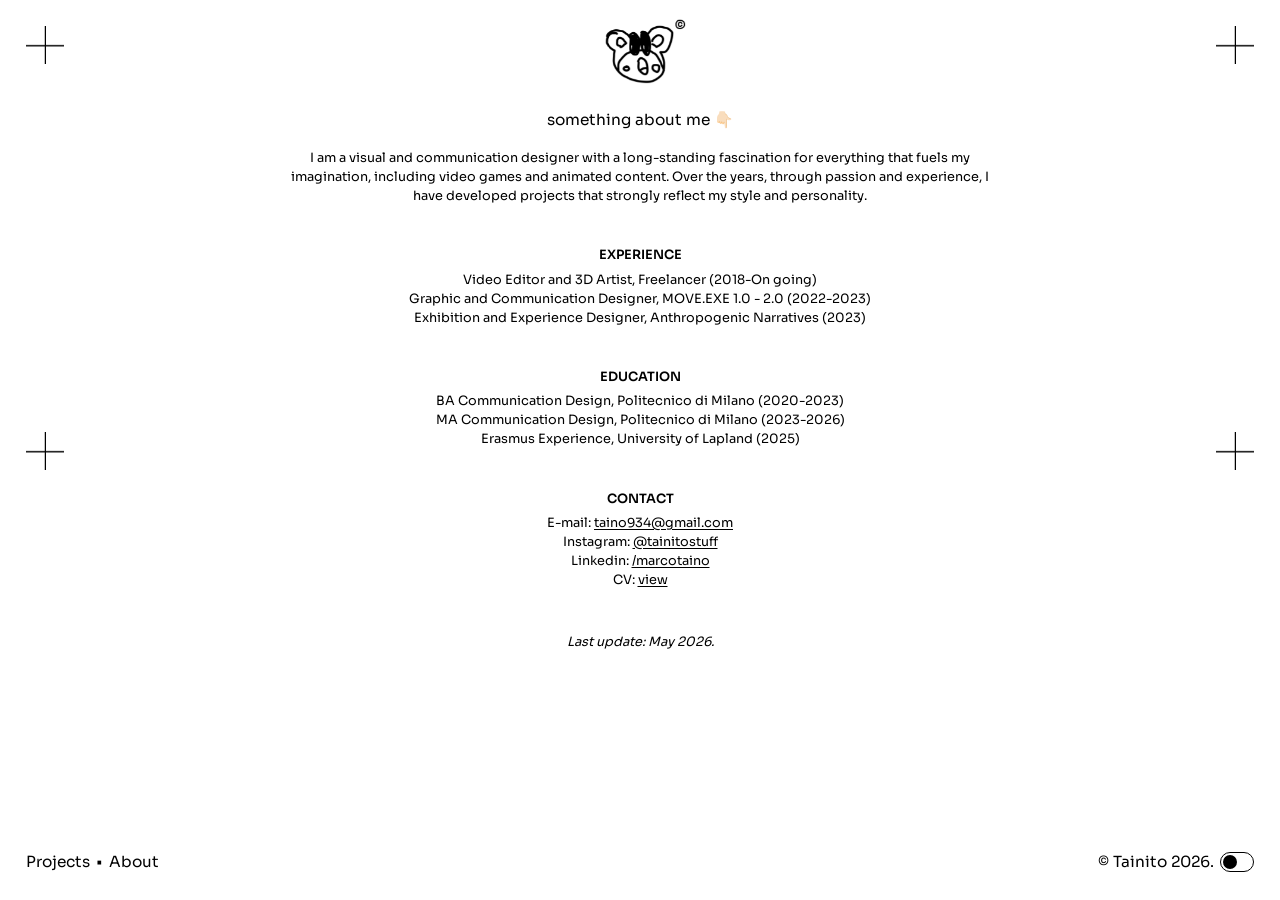
==== commit 465bb931: "Update about.html" ====
--- a/about.html
+++ b/about.html
@@ -24,6 +24,7 @@
     <link rel="stylesheet" href="style.css">
 </head>
 <body>
+    <div id="custom-cursor"></div>
     <div>
         <img src="assets/cross.png" class="cross-element" id="cross-1">
         <img src="assets/cross.png" class="cross-element" id="cross-2">
--- a/style.css
+++ b/style.css
@@ -1,5 +1,5 @@
 /* ==========================================================================
-   1. VARIABILI E IMPOSTAZIONI GLOBALI (Il segreto della leggerezza)
+   1. VARIABILI E IMPOSTAZIONI GLOBALI
    ========================================================================== */
 :root {
     --bg-color: #ffffff;
@@ -11,7 +11,6 @@
     --cross-filter: none;
 }
 
-/* Quando JS assegna data-theme="dark", i colori cambiano istantaneamente */
 [data-theme="dark"] {
     --bg-color: #000000;
     --text-color: #ffffff;
@@ -22,6 +21,12 @@
     --cross-filter: invert(1);
 }
 
+@media (max-width: 1024px) {
+    [data-theme="dark"] {
+        --knob-transform: translateX(2.05vw);
+    }
+}
+
 @media (max-width: 600px) {
     [data-theme="dark"] {
         --knob-transform: translateX(4.05vw);
@@ -43,13 +48,28 @@
     overflow: hidden;
 }
 
+/* ==========================================================================
+   2. TIPOGRAFIA GLOBALE E LINK
+   ========================================================================== */
 a {
     color: var(--text-color);
     text-decoration: none;
 }
 
-/* ==========================================================================
-   2. ELEMENTI ANIMATI & EASTER EGGS
+.link {
+    color: var(--text-color);
+    text-underline-offset: 0.15em;
+    text-decoration: underline;
+    transition: 0.1s ease;
+}
+
+.link:hover {
+    color: var(--bg-color);
+    background: var(--text-color);
+}
+
+/* ==========================================================================
+   3. ELEMENTI ANIMATI & EASTER EGGS (Ottimizzati GPU)
    ========================================================================== */
 .cross-element {
     position: fixed;
@@ -92,7 +112,7 @@
 }
 
 /* ==========================================================================
-   3. STRUTTURA E LAYOUT DESKTOP
+   4. LAYOUT GENERALE & HEADER/FOOTER (Desktop)
    ========================================================================== */
 #header {
     width: 100%;
@@ -124,102 +144,6 @@
     font-family: 'Sora', sans-serif;
     font-weight: 400;
     font-size: 1.2vw;
-}
-
-#sp-container, #sb-container {
-    text-align: center;
-    font-size: 1.2vw;
-    padding-top: 0.6vw;
-}
-
-#sp-container { padding-bottom: 0.4vw; }
-#sb-container { padding-bottom: 2.3vw; }
-
-#sb-container a:hover, .tab-link:hover {
-    color: var(--bg-color);
-    background: var(--text-color);
-}
-
-#gallery {
-    display: flex;
-    grid-gap: 2.4vw;
-    width: 100%;
-    flex-direction: column;
-    align-items: center;
-}
-
-.project-row {
-    width: 100%;
-    display: flex;
-    justify-content: center;
-    align-items: center;
-    gap: 2vw;
-}
-
-.side-text {
-    width: 10vw;
-    font-family: 'Sora', sans-serif;
-    font-size: 1vw;
-}
-
-.left-text {
-    text-align: right;
-    display: flex;
-    align-self: flex-start;
-    justify-content: flex-end;
-}
-
-.right-text {
-    text-align: left;
-    display: flex;
-    align-self: flex-end;
-    justify-content: flex-start;
-}
-
-.image-container {
-    position: relative;
-    overflow: hidden;
-    display: flex;
-    cursor: pointer;
-    width: 55%;
-}
-
-.galimg {
-    object-fit: cover;
-    transition: filter 0.1s ease, opacity 0.1s ease;
-    width: 100%;
-}
-
-.image-container:hover .galimg {
-    filter: invert();
-    opacity: 1;
-}
-
-.overlay {
-    position: absolute;
-    top: 0;
-    left: 0;
-    width: 100%;
-    height: 100%;
-    display: flex;
-    justify-content: center;
-    align-items: center;
-    background-color: rgba(0, 0, 0, 0.4);
-    opacity: 0;
-    transition: opacity 0.3s ease;
-}
-
-.overlay a {
-    color: white;
-    font-size: 1.2vw;
-    font-weight: bold;
-    text-align: center;
-    transform: scale(0.8);
-    transition: transform 0.4s ease, opacity 0.4s ease;
-}
-
-#gallery-mobile, .project-infos {
-    display: none;
 }
 
 #footer {
@@ -250,6 +174,10 @@
     font-size: 1.2vw;
 }
 
+.nav-content span {
+    margin: 0 0.5vw;
+}
+
 .tab-link, .separator {
     opacity: 1;
     transition: opacity 0.3s ease;
@@ -260,10 +188,14 @@
     opacity: 1 !important;
 }
 
-.nav-content span {
-    margin: 0 0.5vw;
-}
-
+#sb-container a:hover, .tab-link:hover {
+    color: var(--bg-color);
+    background: var(--text-color);
+}
+
+/* ==========================================================================
+   5. CONTROLLO INPUT (Theme Toggle)
+   ========================================================================== */
 .theme-toggle {
     display: flex;
     align-items: center;
@@ -296,7 +228,175 @@
 }
 
 /* ==========================================================================
-   4. MENU MOBILE OVERLAY
+   6. INTERFACCIA E GALLERIA PROGETTI (Desktop index.html)
+   ========================================================================== */
+#gallery {
+    display: flex;
+    grid-gap: 2.4vw;
+    width: 100%;
+    flex-direction: column;
+    align-items: center;
+}
+
+.project-row {
+    width: 100%;
+    display: flex;
+    justify-content: center;
+    align-items: center;
+    gap: 2vw;
+}
+
+.side-text {
+    width: 10vw;
+    font-family: 'Sora', sans-serif;
+    font-size: 1vw;
+}
+
+.left-text {
+    text-align: right;
+    display: flex;
+    align-self: flex-start;
+    justify-content: flex-end;
+}
+
+.right-text {
+    text-align: left;
+    display: flex;
+    align-self: flex-end;
+    justify-content: flex-start;
+}
+
+.image-container {
+    position: relative;
+    overflow: hidden;
+    display: flex;
+    cursor: pointer;
+    width: 55%;
+}
+
+.image-container img {
+    width: 100%;
+    display: block;
+}
+
+.galimg {
+    object-fit: cover;
+    transition: filter 0.1s ease, opacity 0.1s ease;
+    width: 100%;
+}
+
+.image-container:hover .galimg {
+    filter: invert();
+    opacity: 1;
+}
+
+.overlay {
+    position: absolute;
+    top: 0;
+    left: 0;
+    width: 100%;
+    height: 100%;
+    display: flex;
+    justify-content: center;
+    align-items: center;
+    background-color: rgba(0, 0, 0, 0.4);
+    opacity: 0;
+    transition: opacity 0.3s ease;
+}
+
+.overlay a {
+    color: white;
+    font-size: 1.2vw;
+    font-weight: bold;
+    text-align: center;
+    transform: scale(0.8);
+    transition: transform 0.4s ease, opacity 0.4s ease;
+}
+
+#gallery-mobile, .project-infos {
+    display: none;
+}
+
+/* ==========================================================================
+   7. PAGINE SPECIFICHE (About & Schede Progetto come Succo)
+   ========================================================================== */
+#sp-container, #sb-container {
+    text-align: center;
+    font-size: 1.2vw;
+    padding-top: 0.6vw;
+}
+#sp-container { padding-bottom: 0.4vw; }
+#sb-container { padding-bottom: 2.3vw; }
+
+#st-container {
+    text-align: center;
+    font-size: 2vw;
+    font-weight: 600;
+    text-transform: uppercase;
+}
+
+#ss-container {
+    text-align: center;
+    font-size: 1.2vw;
+}
+
+.paragraph6 {
+    width: 55%;
+    margin-bottom: 1vw;
+    text-align: center;
+}
+
+.paragraph6 a {
+    font-size: 1vw;
+    font-weight: 400;
+}
+
+.desc-title {
+    font-weight: 600;
+    margin-top: 0;
+    margin-bottom: 0.4vw;
+    text-transform: uppercase;
+    font-size: 1vw;
+}
+
+.img-dual {
+    width: 55%;
+    margin-bottom: 0vw;
+    display: grid;
+    grid-template-columns: repeat(2, 1fr);
+    grid-gap: 1vw;
+}
+
+.img-dual img {
+    width: 100%;
+    display: block;
+    object-fit: cover;
+    overflow: hidden;
+}
+
+.video-container {
+    position: relative;
+    width: 55%;
+    aspect-ratio: 16 / 9;
+    overflow: hidden;
+    display: flex;
+}
+
+.video-container iframe {
+    width: 100%;
+    height: 100%;
+    border: none;
+}
+
+.credits {
+    width: 55%;
+    padding-bottom: 2.3vw;
+    font-size: 1vw;
+    text-align: center;
+}
+
+/* ==========================================================================
+   8. MENU MOBILE OVERLAY
    ========================================================================== */
 #mobile-menu {
     position: fixed;
@@ -328,14 +428,14 @@
 }
 
 /* ==========================================================================
-   5. RESPONSIVE MEDIA QUERIES
+   9. RESPONSIVE MEDIA QUERIES
    ========================================================================== */
 @media (max-width: 1024px) {
     .cross-element { display: none; }
     #header { height: 20vw; }
     .logo { height: 12vw; }
     #sb-container { padding-bottom: 10vw; }
-    #content { padding-top: 24vw; grid-gap: 2.4vw; }
+    #content { padding-top: 20vw; grid-gap: 2.4vw; }
     
     #gallery { display: none; }
     #gallery-mobile {
@@ -349,7 +449,9 @@
     }
 
     .project-row { flex-direction: column; gap: 1.2vw; }
-    .image-container, .project-infos { width: 75%; }
+    .video-container, .image-container, .img-dual, .project-infos { width: 75%; }
+
+    .img-dual{grid-gap: 2.4vw;}
     
     .project-infos {
         display: flex;
@@ -362,24 +464,68 @@
     .project-infos a { font-size: 2.4vw; }
     
     .paragraph .title { font-size: 4vw; }
-    .paragraph .scheda-title { font-size: 3vw; }
-    .paragraph .scheda-subtitle { font-size: 4.2vw; }
+    .paragraph .scheda-title { font-size: 4.2vw; }
+    .paragraph .scheda-subtitle { font-size: 3.6vw; }
+    
+    .paragraph6 {
+        width: 75%;
+        margin-bottom: 2vw;
+    }
+
+    .about {
+        display: flex;
+        flex-direction: column;
+        row-gap: 2vw;
+    }
+
+    #lastupdate{
+        margin-bottom: 2vw;
+        padding-bottom: 10vw;
+    }
+    
+    .paragraph6 a, .desc-title { font-size: 2.4vw; }
+    .paragraph6 a { font-size: 2.4vw; }
     
     #footer { display: none; }
+
+    #mobile-menu a {
+        font-size: 3.6vw;
+    }
+
+    .toggle-track {
+        width: 5vw;
+        height: 2.8vw;
+        border-width: 1.75px;
+    }
+
+    .toggle-knob {
+        left: 0.35vw;
+        width: 2.2vw;
+        height: 2.2vw;
+    }
+
+    .credits{
+        font-size: 2.4vw;
+        padding-bottom: 10vw;
+    }
 }
 
 @media (max-width: 600px) {
     #header { height: 32vw; }
     .logo { height: 20vw; }
-    #sb-container { padding-bottom: 20vw; }
+    #sb-container { padding-bottom: 10vw; }
     #content { padding-top: 32vw; grid-gap: 3.6vw; }
     
     #gallery-mobile { gap: 3.6vw; }
     .project-row { flex-direction: column; }
-    .image-container, .project-infos { width: 95%; }
+    
+    .image-container, .project-infos, .video-container, .img-dual { 
+        width: 95%; 
+    }
     
     .project-infos a { font-size: 3.6vw; }
     .paragraph .scheda-title { font-size: 6vw; }
+    .paragraph .scheda-subtitle { font-size: 4.2vw; }
     
     .nav-content span { margin: 0 2vw; }
     .broccoli { font-size: 8vw; }
@@ -394,4 +540,36 @@
         width: 4.4vw;
         height: 4.4vw;
     }
-}
+
+    .paragraph6 {
+        width: 95%;
+        margin-bottom: 2vw;
+    }
+    
+    .paragraph6 a, .desc-title { font-size: 3.6vw; }
+
+    .img-dual {
+        grid-template-columns: repeat(1, 1fr);
+        gap: 3.6vw;
+    }
+    
+    .credits {
+        width: 100%;
+        margin-bottom: 3.6vw;
+        margin-top: 3vw;
+        font-size: 3.6vw;
+        padding-bottom: 10vw;
+    }
+
+    #lastupdate{
+        margin-bottom: 0vw;
+        padding-bottom: 10vw;
+    }
+    
+    #st-container { font-size: 6vw; }
+    #ss-container { font-size: 4.2vw; }
+
+    #mobile-menu a {
+        font-size: 6vw;
+    }
+}
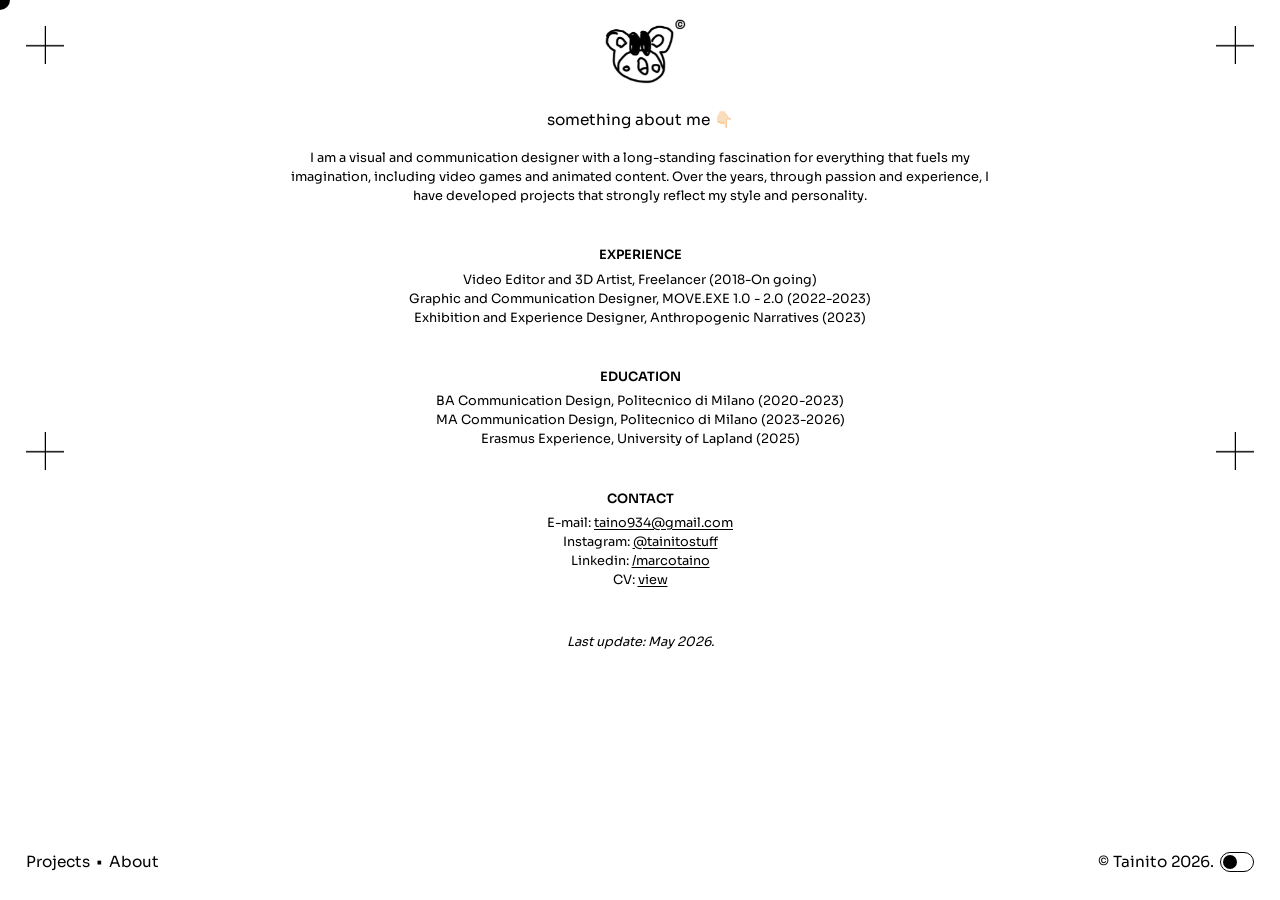
==== commit 8de59143: "Update about.html" ====
--- a/about.html
+++ b/about.html
@@ -64,7 +64,7 @@
             </div>
             <div class="paragraph6">
                 <p class="desc-title">CONTACT</p>
-                <a>E-mail: </a><a href="mailto:taino934@gmail.com" class="link">taino934@gmail.com</a><a><br>Instagram: </a><a href="https://www.instagram.com/tainitostuff/" target="_blank" class="link">@tainitostuff</a><a><br>Linkedin: </a><a href="https://www.linkedin.com/in/marcotaino/" target="_blank" class="link">/marcotaino</a><a><br>CV: </a><a href="https://tainito.altervista.org/wp-content/uploads/2026/01/MarcoTaino_Resume.pdf" target="_blank" class="link">view</a>
+                <a>E-mail: </a><a href="mailto:taino934@gmail.com" class="link">taino934@gmail.com</a><a><br>Instagram: </a><a href="https://www.instagram.com/tainitostuff/" target="_blank" class="link">@tainitostuff</a><a><br>Linkedin: </a><a href="https://www.linkedin.com/in/marcotaino/" target="_blank" class="link">/marcotaino</a><a><br>CV: </a><a href="assets/TainoMarco_CV.pdf" target="_blank" class="link">view</a>
             </div>
             <div class="paragraph6">
                 <a><i>Last update: May 2026.</i></a>
@@ -91,7 +91,7 @@
                 <div><a>E-mail: </a><a href="mailto:taino934@gmail.com" class="link">taino934@gmail.com</a></div>
                 <div><a>Instagram: </a><a href="https://www.instagram.com/tainitostuff/" target="_blank" class="link">@tainitostuff</a></div>
                 <div><a>Linkedin: </a><a href="https://www.linkedin.com/in/marcotaino/" target="_blank" class="link">/marcotaino</a></div>
-                <div><a>CV: </a><a href="https://tainito.altervista.org/wp-content/uploads/2026/01/MarcoTaino_Resume.pdf" target="_blank" class="link">view</a></div>
+                <div><a>CV: </a><a href="assets/TainoMarco_CV.pdf" target="_blank" class="link">view</a></div>
             </div>
             <div class="paragraph6 about" id="lastupdate">
                 <a><i>Last update: May 2026.</i></a>
--- a/style.css
+++ b/style.css
@@ -105,10 +105,16 @@
 .broccoli {
     position: fixed;
     z-index: 999;
-    pointer-events: none;
     font-size: 3vw;
     user-select: none;
     will-change: transform;
+    
+    /* AGGIUNGI QUESTE RIGHE: */
+    pointer-events: auto !important; /* Costringe il browser a intercettare il mouse */
+    cursor: default;
+    display: inline-block;
+    line-height: 1;
+    padding: 3px; /* Crea un'area di contatto (hitbox) più comoda attorno al broccolo */
 }
 
 /* ==========================================================================
@@ -365,9 +371,10 @@
     display: grid;
     grid-template-columns: repeat(2, 1fr);
     grid-gap: 1vw;
-}
-
-.img-dual img {
+    justify-items: center;
+}
+
+.img-dual img, .img-dual video {
     width: 100%;
     display: block;
     object-fit: cover;
@@ -386,6 +393,20 @@
     width: 100%;
     height: 100%;
     border: none;
+}
+
+.video-overlay {
+    position: absolute;
+    top: 0;
+    left: 0;
+    width: 100%;
+    height: 100%;
+    z-index: 10; /* Sta sopra all'iframe */
+    background: transparent; /* Rimane invisibile */
+}
+
+.img-dual .pixelgif{
+    width: 75%;
 }
 
 .credits {
@@ -507,6 +528,7 @@
     .credits{
         font-size: 2.4vw;
         padding-bottom: 10vw;
+        width: 75%;
     }
 }
 
@@ -554,7 +576,7 @@
     }
     
     .credits {
-        width: 100%;
+        width: 95%;
         margin-bottom: 3.6vw;
         margin-top: 3vw;
         font-size: 3.6vw;
@@ -573,3 +595,71 @@
         font-size: 6vw;
     }
 }
+
+/* ==========================================================================
+   GESTIONE CURSORE PERSONALIZZATO (Solo Desktop)
+   ========================================================================== */
+@media (min-width: 1025px) {
+    /* 1. Nasconde il cursore standard */
+    html, body, a, button, .image-container, .theme-toggle, .cross-element, .logo, .broccoli {
+        cursor: none !important;
+    }
+    
+    /* 2. Stato Default */
+    #custom-cursor {
+        width: 16px;
+        height: 16px;
+        background-color: var(--text-color);
+        border: 2px solid transparent;
+        border-radius: 50%;
+        position: fixed;
+        top: 0;
+        left: 0;
+        pointer-events: none;
+        z-index: 10000;
+        
+        opacity: 1;
+        visibility: visible;
+        transform: translate3d(-50%, -50%, 0) scale(1);
+        will-change: transform, opacity;
+        
+        /* MODIFICATO: Rimosso "all". Ora la transizione si applica SOLO a dimensioni, 
+           colori e opacità, escludendo il movimento transform per una reattività immediata */
+        transition: 
+            width 0.2s ease-out, 
+            height 0.2s ease-out, 
+            background-color 0.3s ease, 
+            border-color 0.3s ease,
+            opacity 0s ease-out,
+            visibility 0s ease-out;
+    }
+
+    /* 3. Stato HOVER (Sui link e galleria index) */
+    html.cursor-hover #custom-cursor {
+        width: 28px;
+        height: 28px;
+        background-color: var(--bg-color) !important;
+        border-color: var(--text-color) !important;
+        transform: translate3d(-50%, -50%, 0) scale(1);
+    }
+
+    /* 4. Stato FUORI FINESTRA */
+    html.cursor-hidden #custom-cursor {
+        opacity: 0;
+        visibility: hidden;
+        /* Rimosso scale(0) da qui per evitare che la transizione ritardi la scomparsa */
+    }
+
+    /* 5. Stato SOPRA AI VIDEO */
+    html.cursor-video #custom-cursor {
+        opacity: 0;
+        visibility: hidden;
+    }
+
+    /* Ripristino cursore di sistema sopra il video */
+    .video-container, 
+    .video-container iframe, 
+    .video-container .video-overlay {
+        cursor: auto !important;
+    }
+}
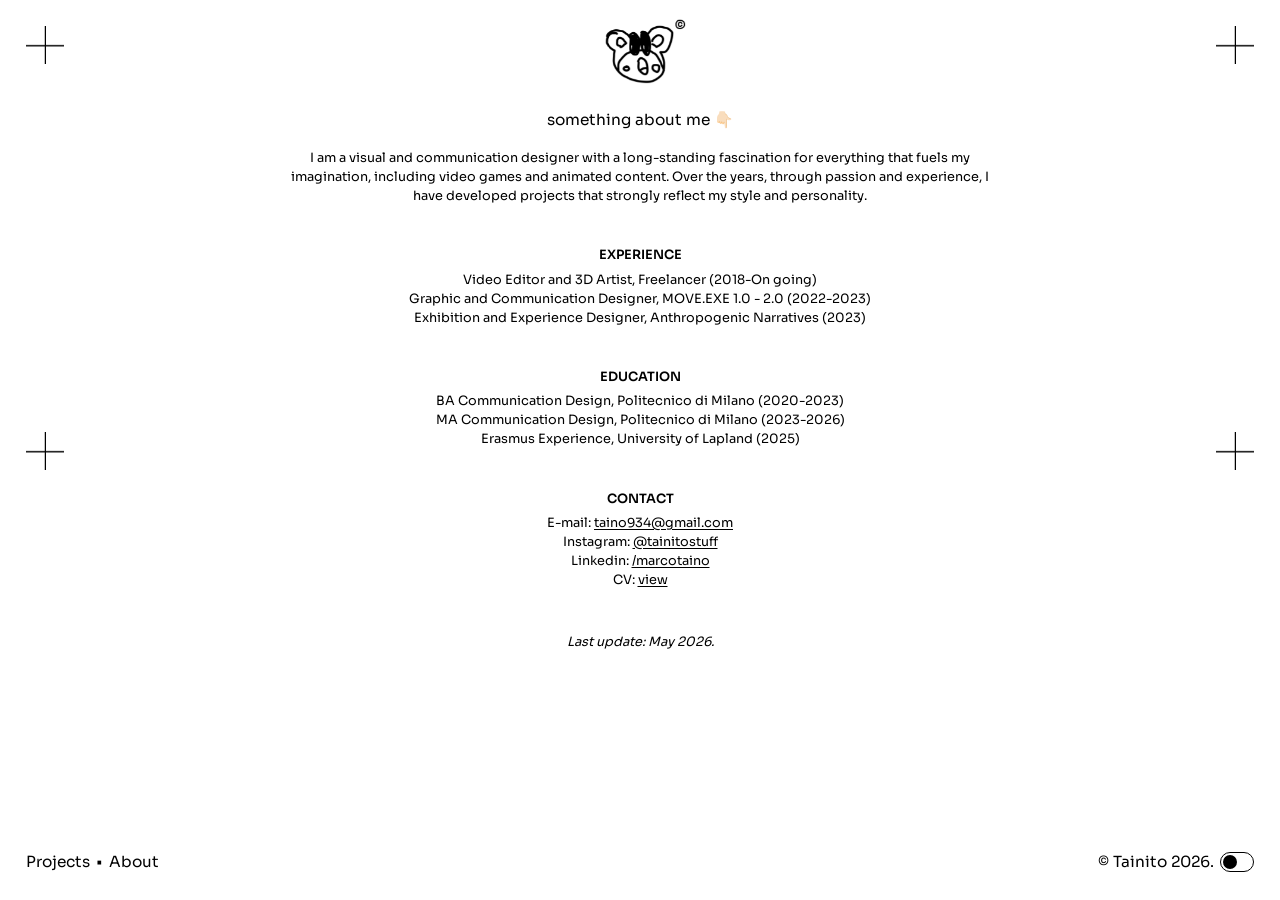
==== commit f17b8206: "Update about.html" ====
--- a/about.html
+++ b/about.html
@@ -6,6 +6,12 @@
     if (initialTheme === "dark") {
         document.documentElement.setAttribute("data-theme", "dark");
     }
+    </script>
+    <script>
+        if ('scrollRestoration' in history) {
+            history.scrollRestoration = 'manual';
+        }
+        window.scrollTo(0, 0);
     </script>
 
     <meta charset="UTF-8">
@@ -119,5 +125,5 @@
         </div>
     </div>
 </body>
-<script src="script.js"></script>
+<script src="script.js" defer></script>
 </html>
--- a/style.css
+++ b/style.css
@@ -1,6 +1,3 @@
-/* ==========================================================================
-   1. VARIABILI E IMPOSTAZIONI GLOBALI
-   ========================================================================== */
 :root {
     --bg-color: #ffffff;
     --text-color: #000000;
@@ -48,9 +45,6 @@
     overflow: hidden;
 }
 
-/* ==========================================================================
-   2. TIPOGRAFIA GLOBALE E LINK
-   ========================================================================== */
 a {
     color: var(--text-color);
     text-decoration: none;
@@ -68,9 +62,6 @@
     background: var(--text-color);
 }
 
-/* ==========================================================================
-   3. ELEMENTI ANIMATI & EASTER EGGS (Ottimizzati GPU)
-   ========================================================================== */
 .cross-element {
     position: fixed;
     z-index: 1000;
@@ -108,18 +99,13 @@
     font-size: 3vw;
     user-select: none;
     will-change: transform;
-    
-    /* AGGIUNGI QUESTE RIGHE: */
-    pointer-events: auto !important; /* Costringe il browser a intercettare il mouse */
+    pointer-events: auto !important;
     cursor: default;
     display: inline-block;
     line-height: 1;
-    padding: 3px; /* Crea un'area di contatto (hitbox) più comoda attorno al broccolo */
-}
-
-/* ==========================================================================
-   4. LAYOUT GENERALE & HEADER/FOOTER (Desktop)
-   ========================================================================== */
+    padding: 3px;
+}
+
 #header {
     width: 100%;
     display: flex;
@@ -199,9 +185,6 @@
     background: var(--text-color);
 }
 
-/* ==========================================================================
-   5. CONTROLLO INPUT (Theme Toggle)
-   ========================================================================== */
 .theme-toggle {
     display: flex;
     align-items: center;
@@ -233,9 +216,6 @@
     transition: transform 0.3s, background-color 0.3s;
 }
 
-/* ==========================================================================
-   6. INTERFACCIA E GALLERIA PROGETTI (Desktop index.html)
-   ========================================================================== */
 #gallery {
     display: flex;
     grid-gap: 2.4vw;
@@ -323,9 +303,6 @@
     display: none;
 }
 
-/* ==========================================================================
-   7. PAGINE SPECIFICHE (About & Schede Progetto come Succo)
-   ========================================================================== */
 #sp-container, #sb-container {
     text-align: center;
     font-size: 1.2vw;
@@ -372,6 +349,7 @@
     grid-template-columns: repeat(2, 1fr);
     grid-gap: 1vw;
     justify-items: center;
+    background-color: var(--bg-color) !important;
 }
 
 .img-dual img, .img-dual video {
@@ -401,12 +379,17 @@
     left: 0;
     width: 100%;
     height: 100%;
-    z-index: 10; /* Sta sopra all'iframe */
-    background: transparent; /* Rimane invisibile */
-}
-
-.img-dual .pixelgif{
+    z-index: 10;
+    background: transparent;
+}
+
+.img-dual .pixelgif {
     width: 75%;
+    background-color: var(--bg-color) !important;
+    -webkit-backface-visibility: hidden;
+    backface-visibility: hidden;
+    -webkit-transform: translate3d(0, 0, 0);
+    transform: translate3d(0, 0, 0);
 }
 
 .credits {
@@ -416,9 +399,6 @@
     text-align: center;
 }
 
-/* ==========================================================================
-   8. MENU MOBILE OVERLAY
-   ========================================================================== */
 #mobile-menu {
     position: fixed;
     top: 0;
@@ -448,9 +428,6 @@
     visibility: visible;
 }
 
-/* ==========================================================================
-   9. RESPONSIVE MEDIA QUERIES
-   ========================================================================== */
 @media (max-width: 1024px) {
     .cross-element { display: none; }
     #header { height: 20vw; }
@@ -530,6 +507,30 @@
         padding-bottom: 10vw;
         width: 75%;
     }
+
+    .image-container img,
+    .img-dual img,
+    .img-dual .pixelgif {
+        filter: none !important;
+        transition: none !important;
+    }
+    
+    .image-container:hover img,
+    .img-dual img:hover,
+    .img-dual .pixelgif:hover {
+        filter: none !important;
+    }
+
+    .link:hover, 
+    .tab-link:hover, 
+    #mobile-menu a:hover,
+    .link:active,
+    .tab-link:active, .scheda-title {
+        color: inherit !important;
+        opacity: 1 !important;
+        text-decoration: none;
+        background: transparent !important;
+    }
 }
 
 @media (max-width: 600px) {
@@ -596,16 +597,11 @@
     }
 }
 
-/* ==========================================================================
-   GESTIONE CURSORE PERSONALIZZATO (Solo Desktop)
-   ========================================================================== */
 @media (min-width: 1025px) {
-    /* 1. Nasconde il cursore standard */
     html, body, a, button, .image-container, .theme-toggle, .cross-element, .logo, .broccoli {
         cursor: none !important;
     }
     
-    /* 2. Stato Default */
     #custom-cursor {
         width: 16px;
         height: 16px;
@@ -618,23 +614,20 @@
         pointer-events: none;
         z-index: 10000;
         
-        opacity: 1;
-        visibility: visible;
+        opacity: 0;
+        visibility: hidden;
         transform: translate3d(-50%, -50%, 0) scale(1);
         will-change: transform, opacity;
         
-        /* MODIFICATO: Rimosso "all". Ora la transizione si applica SOLO a dimensioni, 
-           colori e opacità, escludendo il movimento transform per una reattività immediata */
         transition: 
             width 0.2s ease-out, 
             height 0.2s ease-out, 
-            background-color 0.3s ease, 
-            border-color 0.3s ease,
-            opacity 0s ease-out,
-            visibility 0s ease-out;
-    }
-
-    /* 3. Stato HOVER (Sui link e galleria index) */
+            background-color 0.1s ease, 
+            border-color 0.1s ease,
+            opacity 0.05s ease-out,
+            visibility 0.05s ease-out;
+    }
+
     html.cursor-hover #custom-cursor {
         width: 28px;
         height: 28px;
@@ -643,20 +636,16 @@
         transform: translate3d(-50%, -50%, 0) scale(1);
     }
 
-    /* 4. Stato FUORI FINESTRA */
     html.cursor-hidden #custom-cursor {
-        opacity: 0;
-        visibility: hidden;
-        /* Rimosso scale(0) da qui per evitare che la transizione ritardi la scomparsa */
-    }
-
-    /* 5. Stato SOPRA AI VIDEO */
+        opacity: 0 !important;
+        visibility: hidden !important;
+    }
+
     html.cursor-video #custom-cursor {
-        opacity: 0;
-        visibility: hidden;
-    }
-
-    /* Ripristino cursore di sistema sopra il video */
+        opacity: 0 !important;
+        visibility: hidden !important;
+    }
+
     .video-container, 
     .video-container iframe, 
     .video-container .video-overlay {
